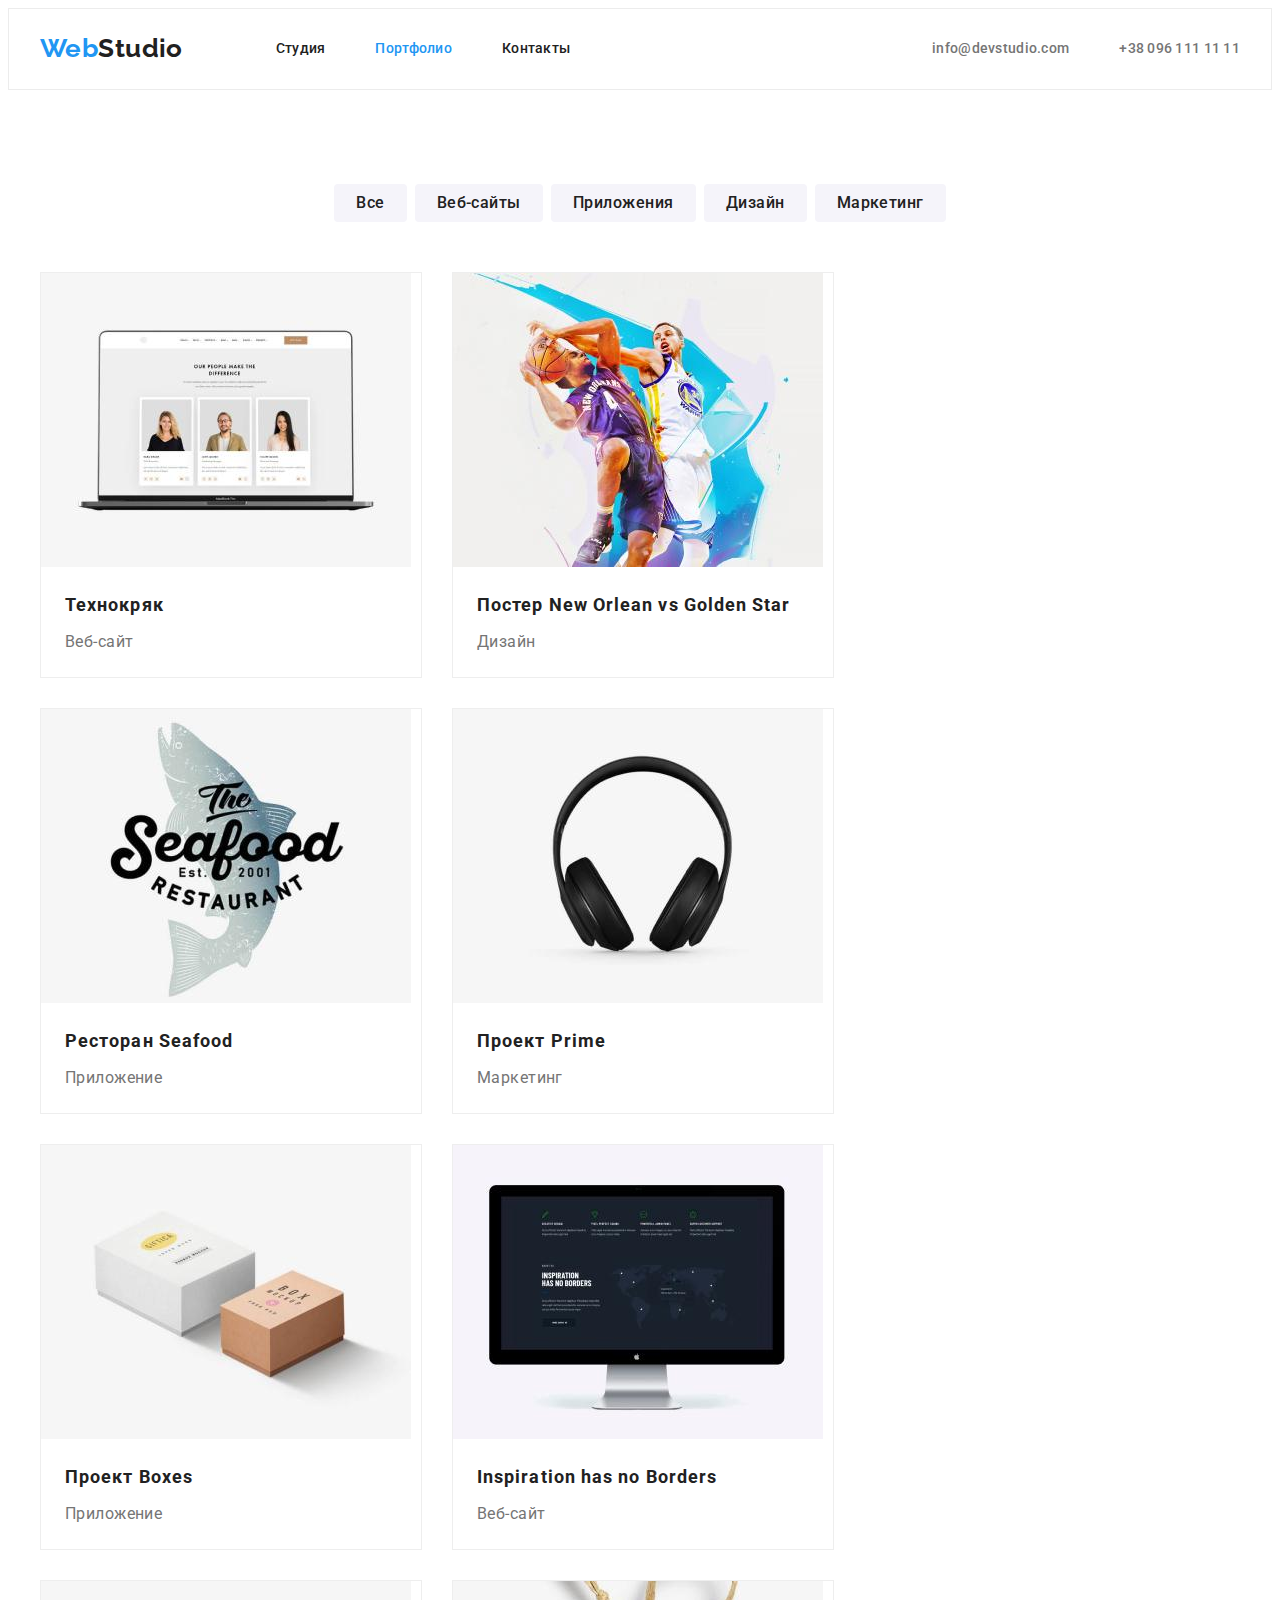
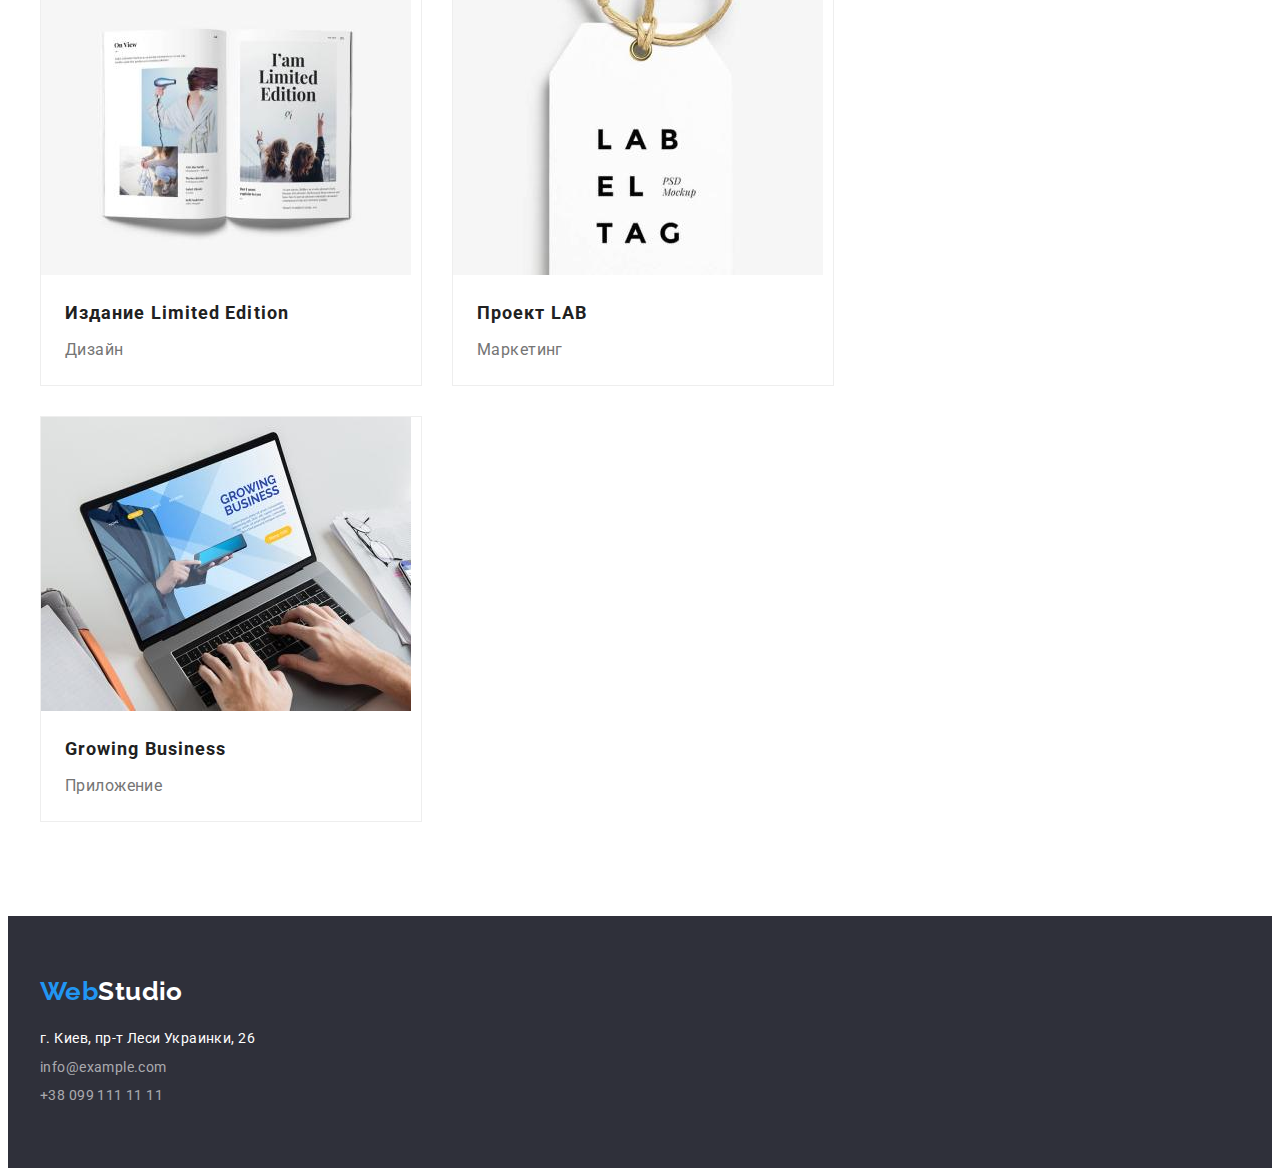
==== portfolio.html @ 519d1ef1 "Добавляет файлы проекта" ====
<!DOCTYPE html>
<html lang="ru">

<head>
    <meta charset="UTF-8">
    <meta http-equiv="X-UA-Compatible" content="IE=edge">
    <meta name="viewport" content="width=device-width, initial-scale=1.0">
    <title>Web Studio</title>
    <link rel="preconnect" href="https://fonts.googleapis.com">
    <link rel="preconnect" href="https://fonts.gstatic.com" crossorigin>
    <link
        href="https://fonts.googleapis.com/css2?family=Raleway:wght@700&family=Roboto:wght@400;500;700;900&display=swap"
        rel="stylesheet">
    <link rel="stylesheet" href="https://cdnjs.cloudflare.com/ajax/libs/modern-normalize/1.1.0/modern-normalize.min.css"
        integrity="sha512-wpPYUAdjBVSE4KJnH1VR1HeZfpl1ub8YT/NKx4PuQ5NmX2tKuGu6U/JRp5y+Y8XG2tV+wKQpNHVUX03MfMFn9Q=="
        crossorigin="anonymous" referrerpolicy="no-referrer" />
    <link rel="stylesheet" href="./css/styles.css" />
</head>

<body>
    <!-- Шапка сайта -->
    <header class="header">
        <div class="container header-container">
            <nav class="header-navigation">
                <a class="logo-top" href="./index.html">
                    <span class="logo-web">Web</span>Studio</a>
                <ul class="site-nav list">
                    <li class="header-item">
                        <a class="header-link link" href="./index.html">Студия</a>
                    </li>
                    <li class="header-item">
                        <a class="header-link link  current" href="./portfolio.html">Портфолио</a>
                    </li>
                    <li class="header-item">
                        <a class="header-link link" href="">Контакты</a>
                    </li>
                </ul>
            </nav>
            <ul class="contacts list">
                <li class="contacts-item">
                    <a class="header-link link" href="mailto:info@devstudio.com">info@devstudio.com</a>
                </li>
                <li class="contacts-item">
                    <a class="header-link link" href="tel:+380961111111">+38 096 111 11 11</a>
                </li>
            </ul>
        </div>
    </header>
    <main>
        <div class="container work-container">
            <h1 class="visually-hidden">Примеры работ</h1>
            <ul class="category-list list">
                <li class="category-item">
                    <button class="radio-button" type="button">Все</button>
                </li>
                <li class="category-item">
                    <button class="radio-button" type="button">Веб-сайты</button>
                </li>
                <li class="category-item">
                    <button class="radio-button" type="button">Приложения</button>
                </li>
                <li class="category-item">
                    <button class="radio-button" type="button">Дизайн</button>
                </li>
                <li class="category-item">
                    <button class="radio-button" type="button">Маркетинг</button>
                </li>
            </ul>
            <ul class="work-list list">
                <li class="work-item">
                    <a class="link" href=""><img src="./images/product1.jpg" alt="Веб-сайт" width="370" height="294">
                        <div class="work-content">
                            <h2 class="work-title">Технокряк</h2>
                            <p class="work-text">Веб-сайт</p>
                        </div>
                    </a>
                </li>
                <li class="work-item">
                    <a class="link" href=""><img src="./images/product2.jpg" alt="Дизайн" width="370" height="294">
                        <div class="work-content">
                            <h2 class="work-title">Постер New Orlean vs Golden Star</h2>
                            <p class="work-text">Дизайн</p>
                        </div>
                    </a>
                </li>
                <li class="work-item">
                    <a class="link" href=""><img src="./images/product3.jpg" alt="Приложение" width="370" height="294">
                        <div class="work-content">
                            <h2 class="work-title">Ресторан Seafood</h2>
                            <p class="work-text">Приложение</p>
                        </div>
                    </a>
                </li>
                <li class="work-item">
                    <a class="link" href=""><img src="./images/product4.jpg" alt="Маркетинг" width="370" height="294">
                        <div class="work-content">
                            <h2 class="work-title">Проект Prime</h2>
                            <p class="work-text">Маркетинг</p>
                        </div>
                    </a>
                </li>
                <li class="work-item">
                    <a class="link" href=""><img src="./images/product5.jpg" alt="Приложение" width="370" height="294">
                        <div class="work-content">
                            <h2 class="work-title">Проект Boxes</h2>
                            <p class="work-text">Приложение</p>
                        </div>
                    </a>
                </li>
                <li class="work-item">
                    <a class="link" href=""><img src="./images/product6.jpg" alt="Веб-сайт" width="370" height="294">
                        <div class="work-content">
                            <h2 class="work-title">Inspiration has no Borders</h2>
                            <p class="work-text">Веб-сайт</p>
                        </div>
                    </a>
                </li>
                <li class="work-item">
                    <a class="link" href=""><img src="./images/product7.jpg" alt="Дизайн" width="370" height="294">
                        <div class="work-content">
                            <h2 class="work-title">Издание Limited Edition</h2>
                            <p class="work-text">Дизайн</p>
                        </div>
                    </a>
                </li>
                <li class="work-item">
                    <a class="link" href=""><img src="./images/product8.jpg" alt="Маркетинг" width="370" height="294">
                        <div class="work-content">
                            <h2 class="work-title">Проект LAB</h2>
                            <p class="work-text">Маркетинг</p>
                        </div>
                    </a>
                </li>
                <li class="work-item">
                    <a class="link" href=""><img src="./images/product9.jpg" alt="Приложение" width="370" height="294">
                        <div class="work-content">
                            <h2 class="work-title">Growing Business</h2>
                            <p class="work-text">Приложение</p>
                        </div>
                    </a>
                </li>
            </ul>
        </div>
    </main>
    <!-- Футер -->
    <footer class="footer">
        <div class="container">
            <a class="logo-bottom" href="./index.html"><span class="logo-web">Web</span>Studio</a>
            <address>
                <ul class="footer-list list">
                    <li class="footer-item">
                        <a class="footer-link address-link link" href="https://goo.gl/maps/pcFervWkmZ56ZMeA6"
                            target="_blank" rel="noopener noreferrer">г. Киев,
                            пр-т Леси Украинки, 26</a>
                    </li>
                    <li class="footer-item">
                        <a class="footer-link link" href="mailto:info@example.com">info@example.com</a>
                    </li>
                    <li class="footer-item">
                        <a class="footer-link link" href="tel:+380991111111">+38 099 111 11 11</a>
                    </li>
                </ul>
            </address>
        </div>
    </footer>
</body>

</html>
---- css/styles.css ----
:root {
  --primary-text-color: #757575;
  --title-text-color: #212121;
  --accent-color: #2196f3;
  --primary-white-color: #ffffff;
  --radio-button-color: #f5f4fa;
  --card-border-color: #eeeeee;
}

p,
h1,
h2,
h3,
h4,
h5,
h6 {
  margin: 0;
}

ul {
  margin: 0;
  padding-left: 0;
}

img {
  display: block;
  max-width: 100%;
  height: auto;
}

body {
  background-color: var(--primary-white-color);
  color: var(--primary-text-color);

  font-family: Roboto, sans-serif;
  font-size: 14px;
  line-height: 1.71;
  letter-spacing: 0.03em;
}

.visually-hidden {
  position: absolute;
  width: 1px;
  height: 1px;
  margin: -1px;
  padding: 0;
  overflow: hidden;
  border: 0;
  clip: rect(0 0 0 0);
}

.container {
  width: 1200px;
  margin: 0 auto;
  padding-left: 15px;
  padding-right: 15px;
}

.list {
  list-style: none;
}

.link {
  text-decoration: none;
}

/* INDEX.HTML */

/* HEADER */

.header {
  background-color: var(--primary-white-color);
  border: solid 1px #ececec;
}

.header-container {
  display: flex;
  align-items: center;
}

.header-navigation {
  display: flex;
  align-items: center;
}

/* ---Logo--- */

.logo-top {
  color: var(--title-text-color);
  font-family: Raleway, sans-serif;
  font-weight: 700;
  font-size: 26px;
  line-height: 1.2;
  text-decoration: none;

  padding-top: 24px;
  padding-bottom: 25px;
  margin-right: 93px;
}

.logo-web {
  color: var(--accent-color);
}

/* ---Site Nav--- */

.site-nav {
  display: flex;
}

.header-item:not(:last-child),
.contacts-item:not(:last-child) {
  margin-right: 50px;
}

.header-link {
  font-weight: 500;
  font-size: 14px;
  line-height: 1.14;
  letter-spacing: 0.02em;
  text-decoration: none;

  padding-top: 32px;
  padding-bottom: 32px;
}

.site-nav .header-link {
  color: var(--title-text-color);
}

.contacts {
  margin-left: auto;
  display: flex;
  align-items: center;
}

.contacts .header-link {
  color: var(--primary-text-color);
}

.site-nav .header-link.current {
  color: var(--accent-color);
}

.link:hover,
.link:focus {
  color: var(--accent-color);
}

/* ---Hero--- */

.hero {
  background-color: #2f303a;
  text-align: center;
  padding-top: 200px;
  padding-bottom: 200px;
}

.hero-title {
  font-weight: 900;
  font-size: 44px;
  line-height: 1.36;
  text-align: center;
  letter-spacing: 0.06em;
  text-transform: uppercase;
  color: var(--primary-white-color);

  max-width: 696px;
  margin: 0 auto;
  margin-bottom: 30px;
}

/* 200px * 50px */

.button {
  font-family: inherit;
  font-weight: 700;
  font-size: 16px;
  line-height: 1.87;
  padding: 10px 32px;
  /* align-items: center;
  text-align: center; */
  letter-spacing: 0.06em;
  color: var(--primary-white-color);
  background-color: var(--accent-color);
  border: 0px;
  border-radius: 4px;
  cursor: pointer;
}

.button:hover,
.button:focus {
  background-color: #188ce8;
}

.radio-button {
  font-weight: 500;
  font-size: 16px;
  line-height: 1.62;
  letter-spacing: 0.03em;
}

/* ---Features--- */

.features {
  padding-top: 94px;
  padding-bottom: 94px;
}

.features-list {
  display: flex;
  margin-right: -30px;
}

.features-item {
  flex-basis: calc(100% / 4 - 30px);
  margin-right: 30px;
}

.features-subtitle {
  font-size: 14px;
  line-height: 1.14;
  text-transform: uppercase;
  color: var(--title-text-color);

  margin-bottom: 10px;
}

/* ---Works--- */

.whatwedo {
  padding-bottom: 94px;
}

.whatwedo-title,
.team-title {
  font-size: 36px;
  line-height: 1.17;
  text-align: center;
  color: var(--title-text-color);

  margin-bottom: 50px;
}

.whatwedo-list {
  display: flex;
  flex-wrap: wrap;
  margin-right: -30px;
}

.whatwedo-item {
  flex-basis: calc(100% / 3 - 30px);
  margin-right: 30px;
}

/* ---Our team--- */

.team {
  background-color: #f5f4fa;

  padding-top: 94px;
  padding-bottom: 94px;
}

.team-title {
  margin-bottom: 50px;
}

.team-list {
  display: flex;
  flex-wrap: wrap;
  margin-right: -30px;
}

.team-item {
  flex-basis: calc(100% / 4 - 30px);
  background-color: var(--primary-white-color);
  box-shadow: 0px 1px 3px rgba(0, 0, 0, 0.12), 0px 1px 1px rgba(0, 0, 0, 0.14),
    0px 2px 1px rgba(0, 0, 0, 0.2);
  border-radius: 0px 0px 4px 4px;

  margin-right: 30px;
}

.team-content {
  padding-top: 30px;
  padding-bottom: 30px;
}

.team-subtitle {
  font-weight: 500;
  font-size: 16px;
  line-height: 1.19;
  text-align: center;
  color: var(--title-text-color);

  margin-bottom: 10px;
}

.team-position {
  font-size: 16px;
  line-height: 1.19;
  text-align: center;
}

/* ---Footer--- */

.footer {
  background-color: #2f303a;
  padding-top: 60px;
  padding-bottom: 60px;
}

.logo-bottom {
  display: block;
  color: var(--primary-white-color);
  font-family: Raleway, sans-serif;
  font-weight: 700;
  font-size: 26px;
  line-height: 1.19;
  text-decoration: none;

  margin-bottom: 20px;
}

.footer-item:not(:last-child) {
  margin-bottom: 5px;
}

.footer-link {
  font-style: normal;
  color: rgba(255, 255, 255, 0.6);
}

.address-link {
  color: var(--primary-white-color);
}

/* PORTFOLIO.HTML */

.work-container {
  padding-top: 94px;
  padding-bottom: 94px;
}

.category-list {
  display: flex;
  justify-content: center;
  margin-bottom: 50px;
}

.category-item:not(:last-child) {
  margin-right: 8px;
}

.radio-button {
  font-family: inherit;
  font-weight: 500;
  font-size: 16px;
  line-height: 1.62;
  padding: 6px 22px;
  text-align: center;
  letter-spacing: 0.03em;
  color: var(--title-text-color);
  background-color: var(--radio-button-color);
  border: 0px;
  border-radius: 4px;
  cursor: pointer;
}

.radio-button:hover,
.radio-button:focus {
  color: var(--primary-white-color);
  background-color: var(--accent-color);
  box-shadow: 0px 3px 1px rgba(0, 0, 0, 0.1), 0px 1px 2px rgba(0, 0, 0, 0.08),
    0px 2px 2px rgba(0, 0, 0, 0.12);
}

.work-list {
  display: flex;
  flex-wrap: wrap;
  margin-right: -30px;
  margin-bottom: -30px;
}

.work-item {
  flex-basis: calc(100% / 3 - 30px);
  margin-right: 30px;
  margin-bottom: 30px;
  border: 1px solid var(--card-border-color);
}

.work-content {
  padding: 20px 24px;
}

.work-title {
  font-weight: 700;
  font-size: 18px;
  line-height: 2;
  letter-spacing: 0.06em;
  color: var(--title-text-color);

  margin-bottom: 4px;
}

.work-text {
  font-size: 16px;
  line-height: 1.87;
  color: var(--primary-text-color);
}
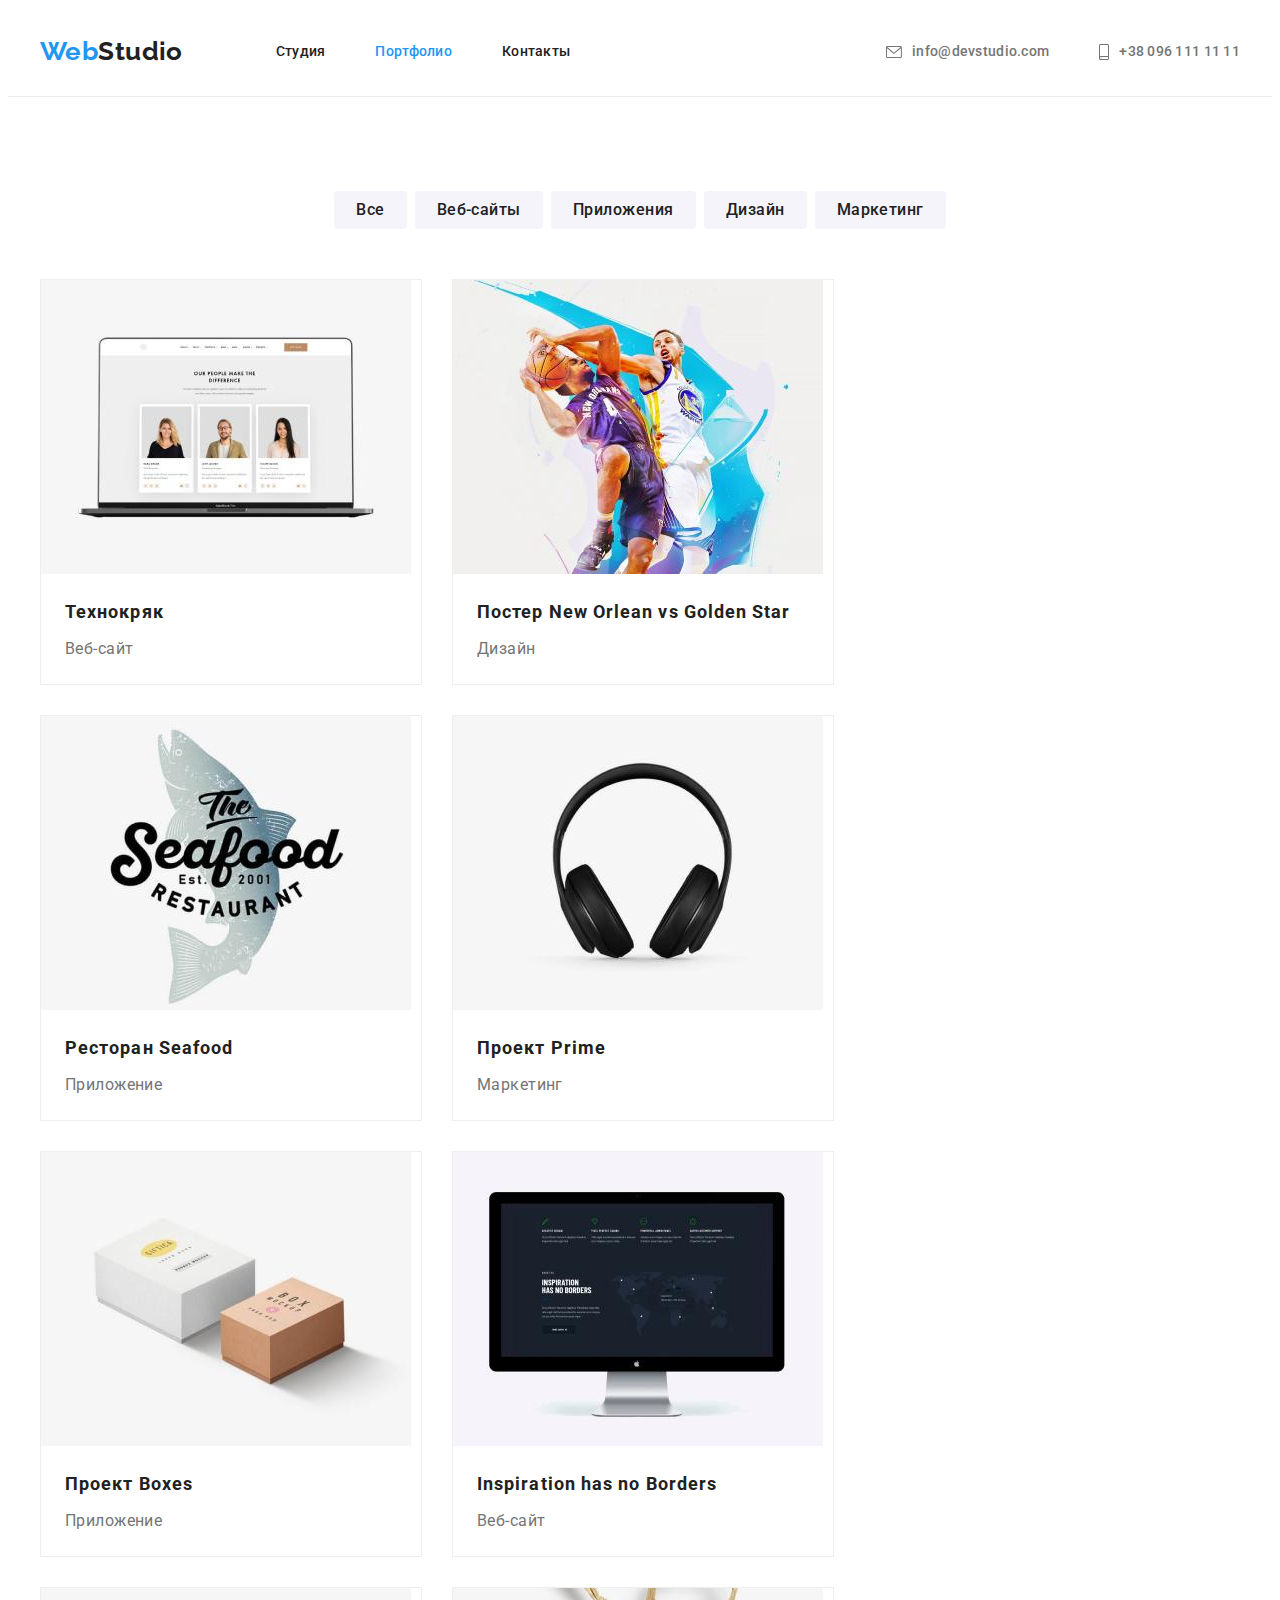
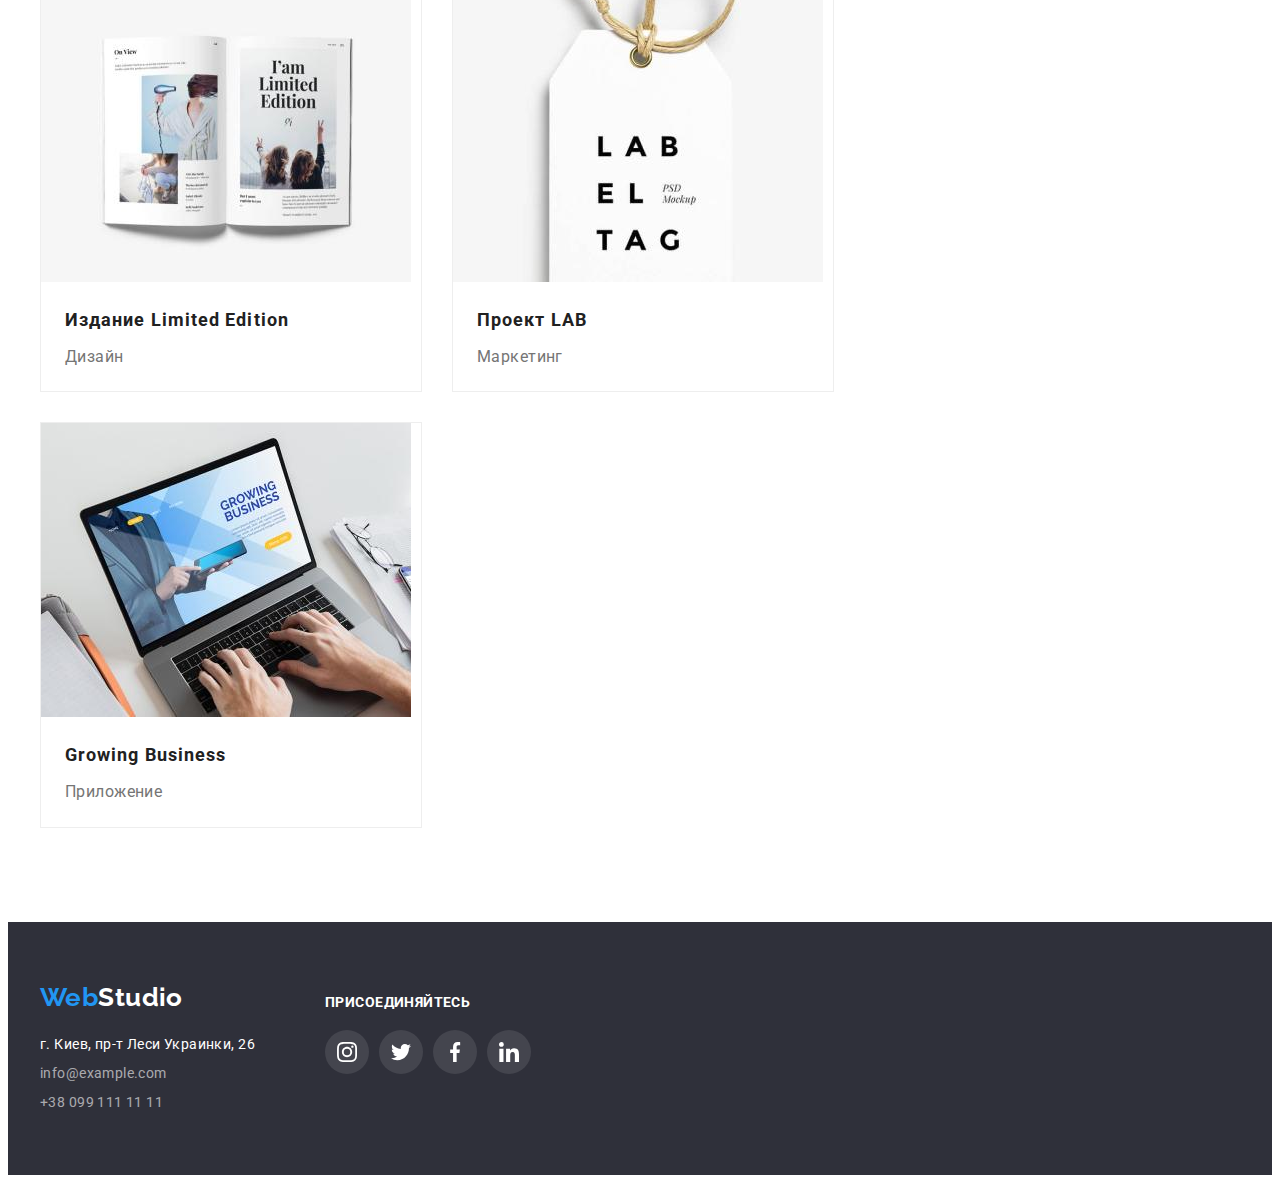
==== commit 0cdf7093: "Добавляет SVG-элементы в проект" ====
--- a/portfolio.html
+++ b/portfolio.html
@@ -38,10 +38,16 @@
             </nav>
             <ul class="contacts list">
                 <li class="contacts-item">
-                    <a class="header-link link" href="mailto:info@devstudio.com">info@devstudio.com</a>
+                    <a class="header-link link" href="mailto:info@devstudio.com"><svg class="icon-header" width="16"
+                            height="12">
+                            <use href="./images/icons.svg#icon-envelope"></use>
+                        </svg>info@devstudio.com</a>
                 </li>
                 <li class="contacts-item">
-                    <a class="header-link link" href="tel:+380961111111">+38 096 111 11 11</a>
+                    <a class="header-link link" href="tel:+380961111111"><svg class="icon-header" width="10"
+                            height="16">
+                            <use href="./images/icons.svg#icon-smartphone"></use>
+                        </svg>+38 096 111 11 11</a>
                 </li>
             </ul>
         </div>
@@ -144,23 +150,58 @@
     </main>
     <!-- Футер -->
     <footer class="footer">
-        <div class="container">
-            <a class="logo-bottom" href="./index.html"><span class="logo-web">Web</span>Studio</a>
-            <address>
-                <ul class="footer-list list">
-                    <li class="footer-item">
-                        <a class="footer-link address-link link" href="https://goo.gl/maps/pcFervWkmZ56ZMeA6"
-                            target="_blank" rel="noopener noreferrer">г. Киев,
-                            пр-т Леси Украинки, 26</a>
-                    </li>
-                    <li class="footer-item">
-                        <a class="footer-link link" href="mailto:info@example.com">info@example.com</a>
-                    </li>
-                    <li class="footer-item">
-                        <a class="footer-link link" href="tel:+380991111111">+38 099 111 11 11</a>
+        <div class="footer-items container">
+            <div class="footer-address">
+                <a class="logo-bottom" href="./index.html"><span class="logo-web">Web</span>Studio</a>
+                <address>
+                    <ul class="footer-list list">
+                        <li class="footer-item">
+                            <a class="footer-link address-link link" href="https://goo.gl/maps/pcFervWkmZ56ZMeA6"
+                                target="_blank" rel="noopener noreferrer">г. Киев,
+                                пр-т Леси Украинки, 26</a>
+                        </li>
+                        <li class="footer-item">
+                            <a class="footer-link link" href="mailto:info@example.com">info@example.com</a>
+                        </li>
+                        <li class="footer-item">
+                            <a class="footer-link link" href="tel:+380991111111">+38 099 111 11 11</a>
+                        </li>
+                    </ul>
+                </address>
+            </div>
+            <div class="footer-join">
+                <p class="footer-join-social">Присоединяйтесь</p>
+                <ul class="footer-join-social-list list">
+                    <li class="social-item">
+                        <a href="" class="footer-join-social-link link">
+                            <svg class="icon-footer">
+                                <use href="./images/icons.svg#icon-instagram"></use>
+                            </svg>
+                        </a>
+                    </li>
+                    <li class="social-item">
+                        <a href="" class="footer-join-social-link link">
+                            <svg class="icon-footer">
+                                <use href="./images/icons.svg#icon-twitter"></use>
+                            </svg>
+                        </a>
+                    </li>
+                    <li class="social-item">
+                        <a href="" class="footer-join-social-link link">
+                            <svg class="icon-footer">
+                                <use href="./images/icons.svg#icon-facebook"></use>
+                            </svg>
+                        </a>
+                    </li>
+                    <li class="social-item">
+                        <a href="" class="footer-join-social-link link">
+                            <svg class="icon-footer">
+                                <use href="./images/icons.svg#icon-linkedin"></use>
+                            </svg>
+                        </a>
                     </li>
                 </ul>
-            </address>
+            </div>
         </div>
     </footer>
 </body>
--- a/css/styles.css
+++ b/css/styles.css
@@ -5,6 +5,7 @@
   --primary-white-color: #ffffff;
   --radio-button-color: #f5f4fa;
   --card-border-color: #eeeeee;
+  --primary-icon-color: #afb1b8;
 }
 
 p,
@@ -70,7 +71,7 @@
 
 .header {
   background-color: var(--primary-white-color);
-  border: solid 1px #ececec;
+  border-bottom: solid 1px #ececec;
 }
 
 .header-container {
@@ -108,20 +109,32 @@
   display: flex;
 }
 
+.contacts-item {
+  display: inline-block;
+  align-items: center;
+}
+
 .header-item:not(:last-child),
 .contacts-item:not(:last-child) {
   margin-right: 50px;
 }
 
 .header-link {
+  display: flex;
+  align-items: center;
   font-weight: 500;
   font-size: 14px;
-  line-height: 1.14;
+  /* line-height: 1.14; */
   letter-spacing: 0.02em;
   text-decoration: none;
 
   padding-top: 32px;
   padding-bottom: 32px;
+}
+
+.icon-header {
+  fill: var(--primary-text-color);
+  margin-right: 10px;
 }
 
 .site-nav .header-link {
@@ -147,13 +160,28 @@
   color: var(--accent-color);
 }
 
+.header-link:hover .icon-header,
+.header-link:focus .icon-header {
+  fill: currentColor;
+}
+
 /* ---Hero--- */
 
 .hero {
+  background-image: linear-gradient(
+      rgba(47, 48, 58, 0.4),
+      rgba(47, 48, 58, 0.4)
+    ),
+    url(../images/img-hero.jpg);
   background-color: #2f303a;
+  background-repeat: no-repeat;
+  background-position: center;
+  background-size: cover;
+  max-width: 1600px;
   text-align: center;
   padding-top: 200px;
   padding-bottom: 200px;
+  margin: 0 auto;
 }
 
 .hero-title {
@@ -217,6 +245,22 @@
   margin-right: 30px;
 }
 
+.features-image {
+  display: flex;
+  align-items: center;
+  justify-content: center;
+  width: 270px;
+  height: 120px;
+  background-color: var(--radio-button-color);
+  border-radius: 4px;
+  margin-bottom: 30px;
+}
+
+.icon-features {
+  width: 70px;
+  height: 70px;
+}
+
 .features-subtitle {
   font-size: 14px;
   line-height: 1.14;
@@ -233,7 +277,8 @@
 }
 
 .whatwedo-title,
-.team-title {
+.team-title,
+.clients-title {
   font-size: 36px;
   line-height: 1.17;
   text-align: center;
@@ -266,7 +311,8 @@
   margin-bottom: 50px;
 }
 
-.team-list {
+.team-list,
+.clients-list {
   display: flex;
   flex-wrap: wrap;
   margin-right: -30px;
@@ -301,6 +347,89 @@
   font-size: 16px;
   line-height: 1.19;
   text-align: center;
+  margin-bottom: 16px;
+}
+
+.social-list {
+  display: flex;
+  justify-content: center;
+}
+
+.social-item {
+  width: 44px;
+  height: 44px;
+}
+
+.social-item + .social-item {
+  margin-left: 10px;
+}
+
+.social-link {
+  display: flex;
+  align-items: center;
+  justify-content: center;
+  width: 100%;
+  height: 100%;
+  border-radius: 50%;
+  background-color: var(--primary-white-color);
+}
+
+.social-link:hover,
+.social-link:focus {
+  background-color: var(--accent-color);
+}
+
+.icon-social {
+  width: 20px;
+  height: 20px;
+  fill: var(--primary-icon-color);
+}
+
+.social-link:hover .icon-social,
+.social-link:focus .icon-social {
+  fill: var(--primary-white-color);
+}
+
+/* Clients */
+
+.clients {
+  padding-top: 94px;
+  padding-bottom: 94px;
+}
+
+.clients-title {
+  margin-bottom: 50px;
+}
+
+.clients-item {
+  flex-basis: calc(100% / 6 - 30px);
+  margin-right: 30px;
+}
+
+.icon-clients {
+  width: 106px;
+  height: 60px;
+  fill: var(--primary-icon-color);
+}
+
+.clients-content-link {
+  display: flex;
+  align-items: center;
+  justify-content: center;
+  width: 170px;
+  height: 92px;
+  border: 1px solid var(--primary-icon-color);
+  border-radius: 4px;
+}
+
+.clients-content-link:hover,
+.clients-content-link:focus {
+  border: 1px solid var(--accent-color);
+}
+
+.clients-content-link:hover .icon-clients,
+.clients-content-link:focus .icon-clients {
+  fill: currentColor;
 }
 
 /* ---Footer--- */
@@ -309,6 +438,53 @@
   background-color: #2f303a;
   padding-top: 60px;
   padding-bottom: 60px;
+}
+
+.footer-items {
+  display: flex;
+}
+
+.footer-address {
+  margin-right: 70px;
+}
+
+.footer-join {
+  padding-top: 12px;
+}
+
+.footer-join-social {
+  font-weight: 700;
+  font-size: 14px;
+  line-height: calc(16 / 14);
+  letter-spacing: 0.03em;
+  text-transform: uppercase;
+  color: var(--primary-white-color);
+  margin-bottom: 20px;
+}
+
+.footer-join-social-list {
+  display: flex;
+}
+
+.footer-join-social-link {
+  display: flex;
+  align-items: center;
+  justify-content: center;
+  width: 100%;
+  height: 100%;
+  border-radius: 50%;
+  background-color: rgba(255, 255, 255, 0.1);
+}
+
+.footer-join-social-link:hover,
+.footer-join-social-link:focus {
+  background-color: var(--accent-color);
+}
+
+.icon-footer {
+  width: 20px;
+  height: 20px;
+  fill: var(--primary-white-color);
 }
 
 .logo-bottom {
@@ -390,6 +566,12 @@
   border: 1px solid var(--card-border-color);
 }
 
+.work-item:hover,
+.work-item:focus {
+  box-shadow: 0px 1px 1px rgba(0, 0, 0, 0.12), 0px 4px 4px rgba(0, 0, 0, 0.06),
+    1px 4px 6px rgba(0, 0, 0, 0.16);
+}
+
 .work-content {
   padding: 20px 24px;
 }
